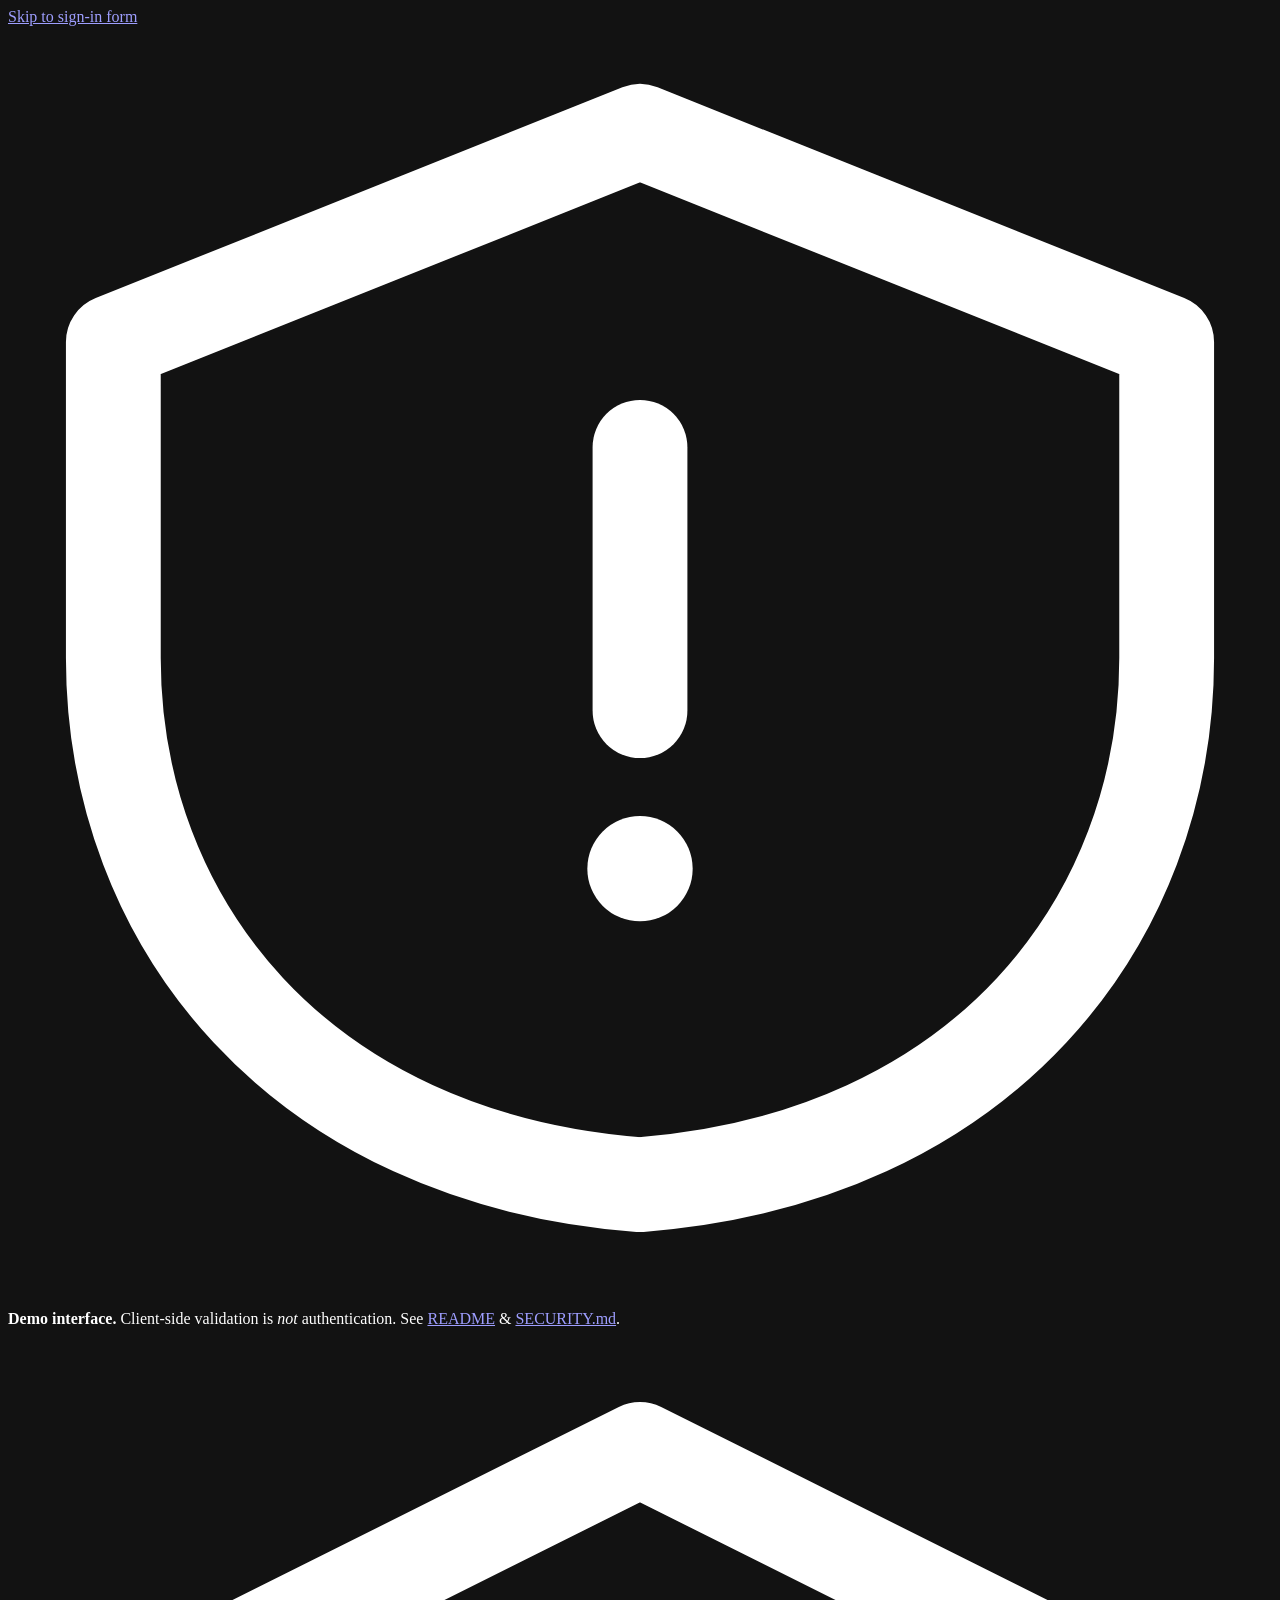
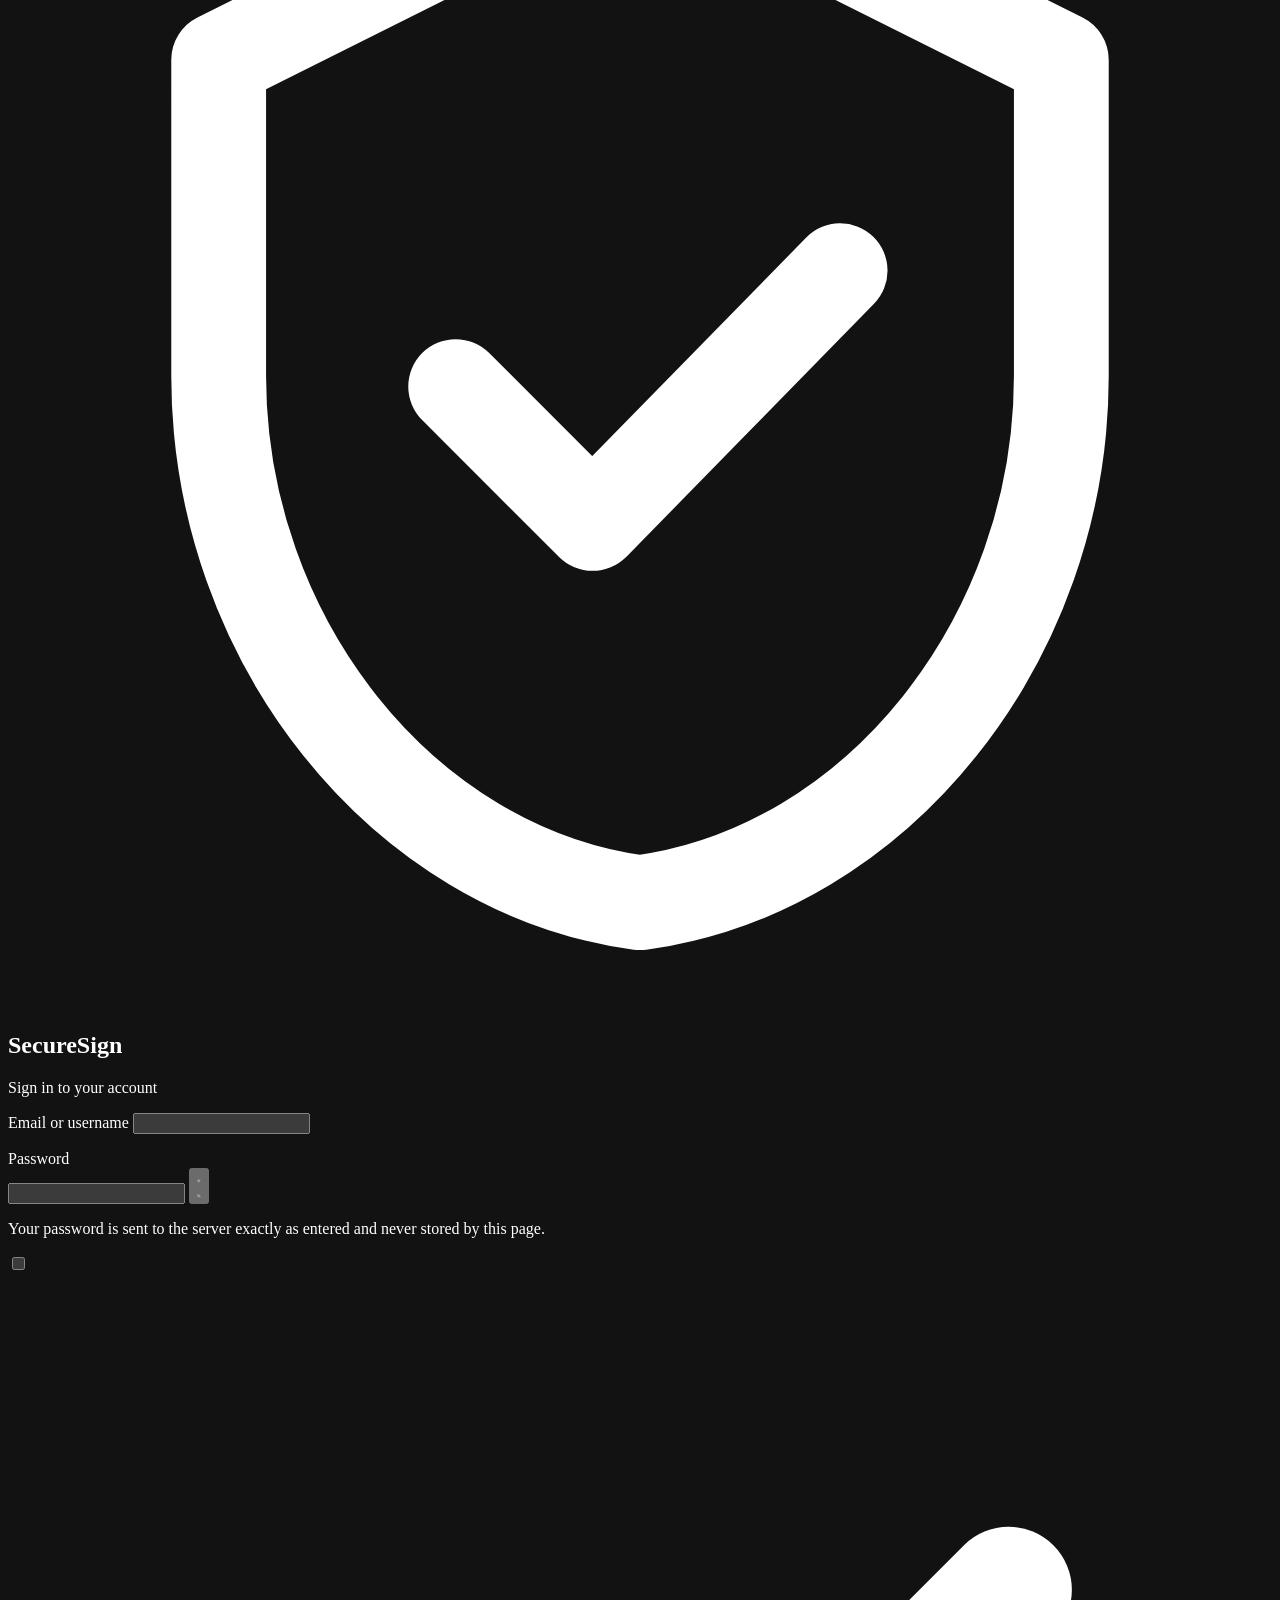
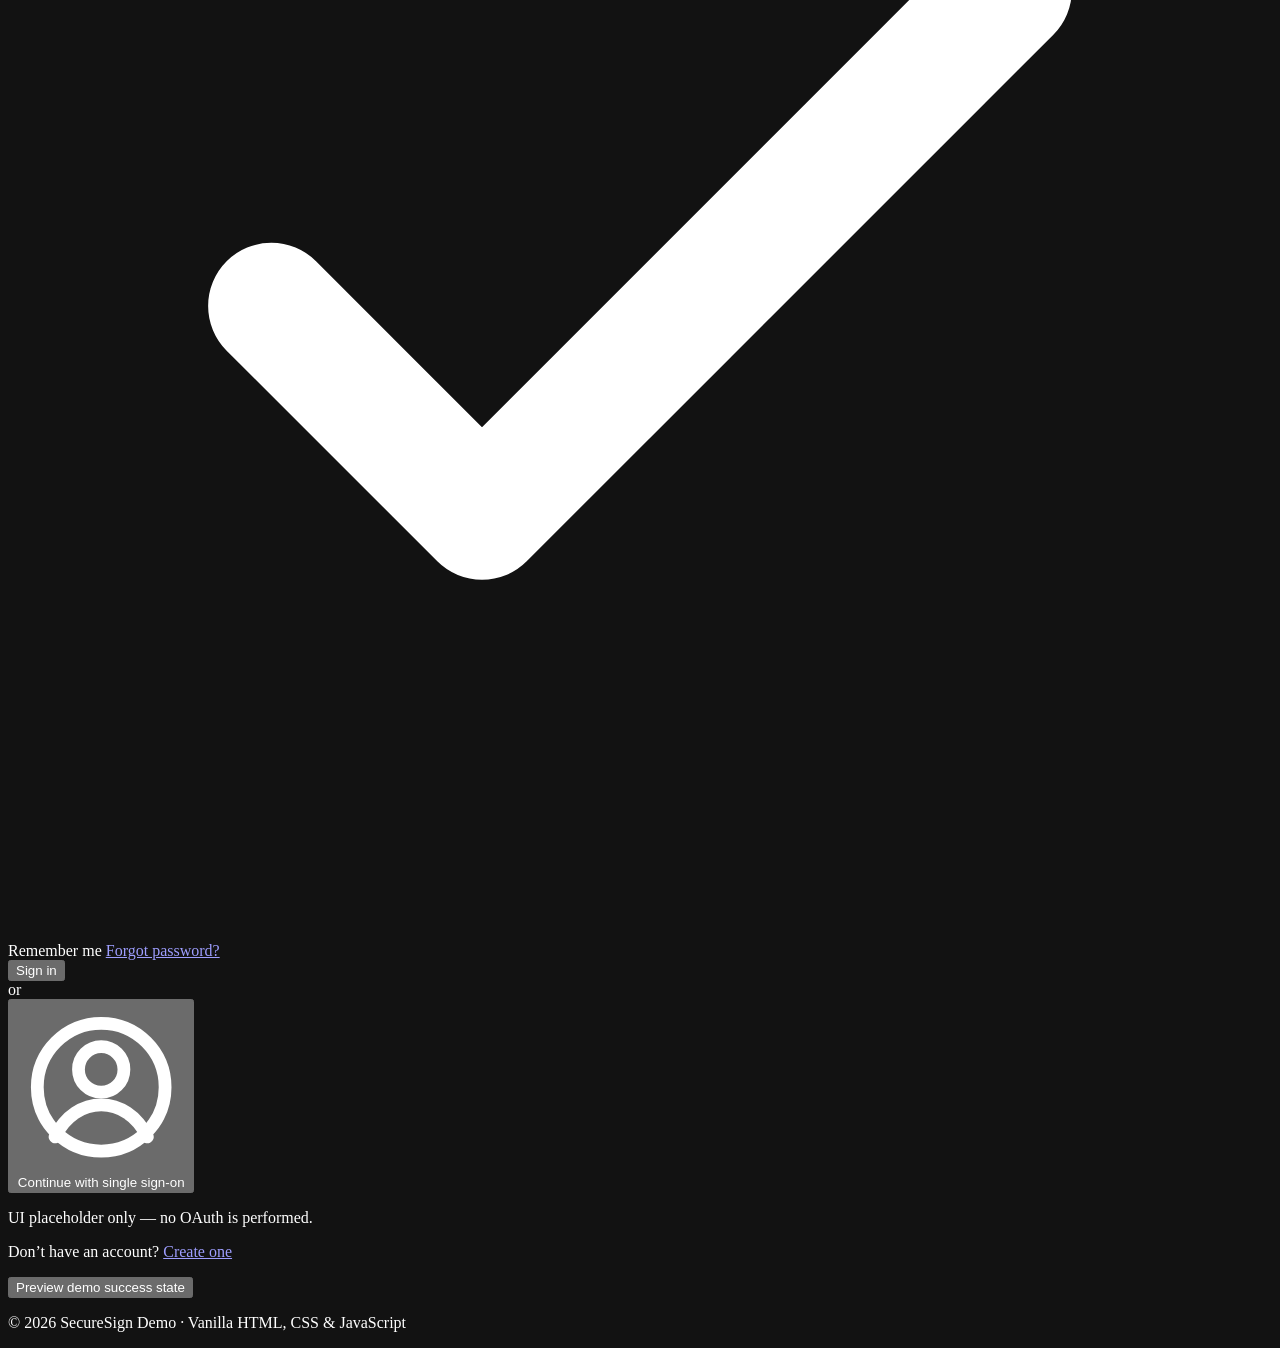
==== src/index.html @ b06bb84f "feat(auth): add SecureSign sign-in interface" ====
<!DOCTYPE html>
<html lang="en">

<head>
  <meta charset="UTF-8" />
  <meta name="viewport" content="width=device-width, initial-scale=1, viewport-fit=cover" />
  <meta name="color-scheme" content="dark" />
  <meta name="description"
    content="SecureSign — a modern, accessible, frontend-only login page demo built with vanilla HTML, CSS, and JavaScript." />
  <meta name="referrer" content="strict-origin-when-cross-origin" />
  <meta http-equiv="X-Content-Type-Options" content="nosniff" />

  <title>Sign in — SecureSign Demo</title>

  <link rel="stylesheet" href="./src/css/Styles.css" />
</head>

<body>
  <a class="skip-link" href="#login-form">
    Skip to sign-in form
  </a>

  <div class="demo-banner" role="note" aria-label="Demo notice">
    <svg class="demo-banner__icon" viewBox="0 0 24 24" aria-hidden="true" focusable="false">
      <path d="M12 2 2 6v6c0 5 3.5 9.5 10 10 6.5-.5 10-5 10-10V6L12 2Z" fill="none" stroke="currentColor"
        stroke-width="1.8" stroke-linejoin="round" />
      <path d="M12 8v5" stroke="currentColor" stroke-width="1.8" stroke-linecap="round" />
      <circle cx="12" cy="16" r="1" fill="currentColor" />
    </svg>

    <p>
      <strong>Demo interface.</strong>
      Client-side validation is <em>not</em> authentication.
      See
      <a href="../README.md">README</a>
      &amp;
      <a href="../SECURITY.md">SECURITY.md</a>.
    </p>
  </div>

  <main class="auth">
    <section class="card" aria-labelledby="login-title">

      <header class="brand">
        <span class="brand__mark" aria-hidden="true">
          <svg viewBox="0 0 24 24" focusable="false">
            <path d="M12 2 4 6v6c0 5 3.5 9.4 8 10 4.5-.6 8-5 8-10V6L12 2Z" fill="none" stroke="currentColor"
              stroke-width="1.8" stroke-linejoin="round" />
            <path d="m8.5 12.2 2.6 2.6L15.8 10" fill="none" stroke="currentColor" stroke-width="1.8"
              stroke-linecap="round" stroke-linejoin="round" />
          </svg>
        </span>

        <h1 id="login-title" class="brand__title">
          SecureSign
        </h1>

        <p class="brand__subtitle">
          Sign in to your account
        </p>
      </header>

      <form id="login-form" class="form" novalidate aria-describedby="form-status">

        <!-- Username / Email -->
        <div class="field">
          <label for="username" class="field__label">
            Email or username
          </label>

          <input id="username" name="username" type="text" class="field__input" autocomplete="username"
            spellcheck="false" autocapitalize="none" autocorrect="off" inputmode="email" required maxlength="254"
            aria-invalid="false" aria-describedby="username-error" />

          <p id="username-error" class="field__error" role="alert" aria-live="polite"></p>
        </div>

        <!-- Password -->
        <div class="field">
          <label for="password" class="field__label">
            Password
          </label>

          <div class="field__password">
            <input id="password" name="password" type="password" class="field__input" autocomplete="current-password"
              required maxlength="128" aria-invalid="false" aria-describedby="password-help password-error" />

            <button type="button" id="toggle-password" class="field__toggle" aria-label="Show password"
              aria-pressed="false" aria-controls="password">
              <svg class="icon icon--eye" viewBox="0 0 24 24" aria-hidden="true" focusable="false">
                <path d="M2 12s3.5-7 10-7 10 7 10 7-3.5 7-10 7S2 12 2 12Z" fill="none" stroke="currentColor"
                  stroke-width="1.8" stroke-linejoin="round" />
                <circle cx="12" cy="12" r="3" fill="none" stroke="currentColor" stroke-width="1.8" />
              </svg>

              <svg class="icon icon--eye-off" viewBox="0 0 24 24" aria-hidden="true" focusable="false">
                <path d="M3 3l18 18" stroke="currentColor" stroke-width="1.8" stroke-linecap="round" />
                <path
                  d="M10.6 6.2A10.7 10.7 0 0 1 12 6c6.5 0 10 7 10 7a17.6 17.6 0 0 1-3.2 4M6.6 6.6C3.7 8.5 2 12 2 12s3.5 7 10 7c1.8 0 3.4-.5 4.8-1.2"
                  fill="none" stroke="currentColor" stroke-width="1.8" stroke-linejoin="round" />
                <path d="M9.9 9.9a3 3 0 0 0 4.2 4.2" fill="none" stroke="currentColor" stroke-width="1.8" />
              </svg>
            </button>
          </div>

          <p id="password-help" class="field__help">
            Your password is sent to the server exactly as entered
            and never stored by this page.
          </p>

          <p id="password-error" class="field__error" role="alert" aria-live="polite"></p>
        </div>

        <!-- Remember / Forgot -->
        <div class="form__row">
          <label class="checkbox">
            <input type="checkbox" name="remember" id="remember" />

            <span class="checkbox__box" aria-hidden="true">
              <svg viewBox="0 0 24 24" focusable="false">
                <path d="m5 12 4 4 10-10" fill="none" stroke="currentColor" stroke-width="2.4" stroke-linecap="round"
                  stroke-linejoin="round" />
              </svg>
            </span>

            <span class="checkbox__label">
              Remember me
            </span>
          </label>

          <a href="#forgot" class="link" id="forgot-link">
            Forgot password?
          </a>
        </div>

        <!-- Submit -->
        <button type="submit" id="submit-btn" class="btn btn--primary">
          <span class="btn__label">
            Sign in
          </span>

          <span class="btn__spinner" aria-hidden="true"></span>
        </button>

        <!-- Divider -->
        <div class="divider" role="separator" aria-label="Or use another method">
          <span>or</span>
        </div>

        <!-- SSO -->
        <button type="button" id="sso-btn" class="btn btn--secondary" aria-describedby="sso-note">
          <span class="btn__icon" aria-hidden="true">
            <svg viewBox="0 0 24 24" focusable="false">
              <circle cx="12" cy="12" r="9" fill="none" stroke="currentColor" stroke-width="1.8" />
              <circle cx="12" cy="9.5" r="3.2" fill="none" stroke="currentColor" stroke-width="1.8" />
              <path d="M5.5 19c1.4-3 4-4.5 6.5-4.5s5.1 1.5 6.5 4.5" fill="none" stroke="currentColor" stroke-width="1.8"
                stroke-linecap="round" />
            </svg>
          </span>

          <span>
            Continue with single sign-on
          </span>
        </button>

        <p id="sso-note" class="field__help sso-note">
          UI placeholder only &mdash; no OAuth is performed.
        </p>

        <!-- Status -->
        <p id="form-status" class="status" role="status" aria-live="polite"></p>
      </form>

      <!-- Success panel -->
      <section id="success-panel" class="success-panel" role="status" aria-live="polite" hidden>
        <div class="success-panel__icon" aria-hidden="true">
          <svg viewBox="0 0 24 24" focusable="false">
            <path d="m5 12 4 4 10-10" fill="none" stroke="currentColor" stroke-width="2.4" stroke-linecap="round"
              stroke-linejoin="round" />
          </svg>
        </div>

        <h2 class="success-panel__title">
          Signed in (demo state)
        </h2>

        <p class="success-panel__text">
          No real session was created. In production this view
          would be reached only after the backend verified
          credentials over HTTPS.
        </p>

        <button type="button" id="reset-demo" class="btn btn--secondary">
          Reset demo
        </button>
      </section>

      <p class="footnote">
        Don&rsquo;t have an account?
        <a href="./signup.html" class="link">
          Create one
        </a>
      </p>

      <button type="button" id="demo-success" class="demo-preview"
        aria-label="Preview demo success state (UI only, not authentication)">
        Preview demo success state
      </button>
    </section>
  </main>

  <footer class="page-footer">
    <p>
      &copy; 2026 SecureSign Demo &middot;
      Vanilla HTML, CSS &amp; JavaScript
    </p>
  </footer>

  <script src="./js/app.js" defer></script>
</body>

</html>
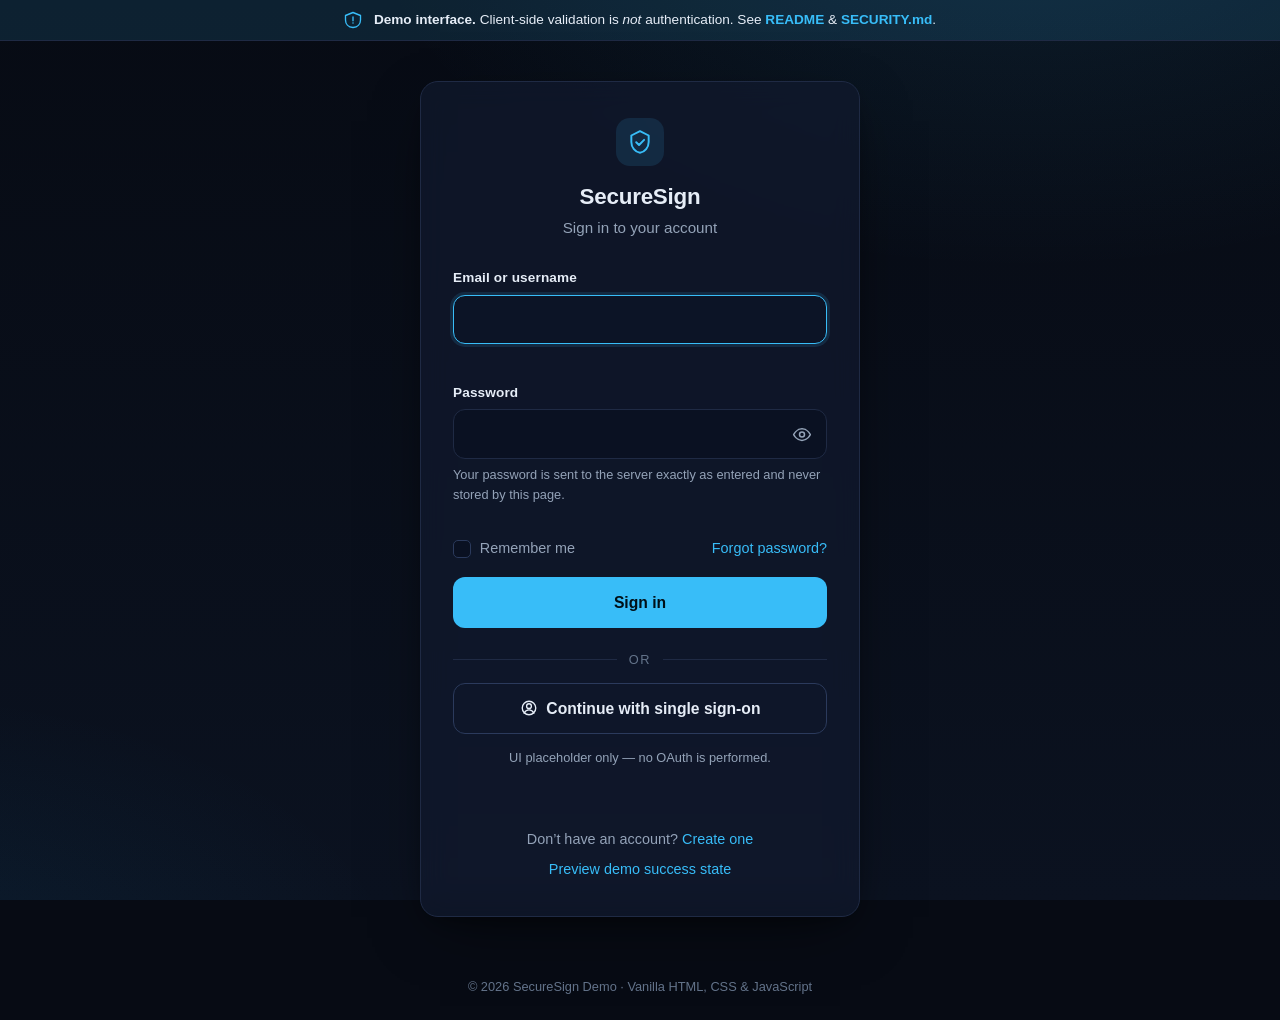
==== commit 5620a510: "feat: update app source and add hero image" ====
--- a/src/index.html
+++ b/src/index.html
@@ -12,7 +12,7 @@
 
   <title>Sign in — SecureSign Demo</title>
 
-  <link rel="stylesheet" href="./src/css/Styles.css" />
+  <link rel="stylesheet" href="./css/Styles.css" />
 </head>
 
 <body>
--- a/src/css/Styles.css
+++ b/src/css/Styles.css
@@ -0,0 +1,1061 @@
+/* ============================================================
+   SecureSign — Login Page
+   Vanilla CSS3. No frameworks, no external assets.
+   ============================================================ */
+
+
+/* ---------- Tokens ---------- */
+
+:root {
+  /* Surfaces */
+  --bg-0: #070b14;
+  --bg-1: #0b1220;
+  --bg-2: #111a2e;
+  --bg-card: rgba(17, 26, 46, 0.72);
+  --bg-input: #0a1122;
+
+  --border: #1f2a44;
+  --border-strong: #2b3a5c;
+
+  /* Text */
+  --text: #e6edf7;
+  --text-muted: #94a3b8;
+  --text-dim: #64748b;
+
+  /* Brand */
+  --accent: #38bdf8;
+  --accent-strong: #0ea5e9;
+  --accent-soft: rgba(56, 189, 248, 0.12);
+
+  /* Status */
+  --danger: #f87171;
+  --danger-soft: rgba(248, 113, 113, 0.12);
+
+  --success: #34d399;
+  --success-soft: rgba(52, 211, 153, 0.12);
+
+  --warning: #fbbf24;
+
+  /* Sizing */
+  --radius-sm: 6px;
+  --radius: 12px;
+  --radius-lg: 18px;
+
+  --shadow:
+    0 20px 60px -20px rgba(0, 0, 0, 0.65),
+    0 8px 24px -12px rgba(0, 0, 0, 0.5);
+
+  --transition: 180ms cubic-bezier(0.4, 0, 0.2, 1);
+
+  /* Typography */
+  --font-sans:
+    -apple-system,
+    BlinkMacSystemFont,
+    "Segoe UI",
+    Roboto,
+    "Helvetica Neue",
+    Arial,
+    "Noto Sans",
+    sans-serif;
+
+  --font-mono:
+    ui-monospace,
+    SFMono-Regular,
+    "SF Mono",
+    Menlo,
+    Consolas,
+    monospace;
+}
+
+
+/* ---------- Base ---------- */
+
+*,
+*::before,
+*::after {
+  box-sizing: border-box;
+}
+
+html,
+body {
+  height: 100%;
+}
+
+html {
+  scroll-behavior: smooth;
+}
+
+body {
+  margin: 0;
+  font-family: var(--font-sans);
+  color: var(--text);
+
+  background: var(--bg-0);
+
+  background-image:
+    radial-gradient(1100px 600px at 80% -10%,
+      rgba(56, 189, 248, 0.10),
+      transparent 60%),
+    radial-gradient(900px 500px at -10% 110%,
+      rgba(14, 165, 233, 0.08),
+      transparent 60%),
+    linear-gradient(180deg,
+      var(--bg-0) 0%,
+      var(--bg-1) 100%);
+
+  background-attachment: fixed;
+
+  -webkit-font-smoothing: antialiased;
+
+  line-height: 1.5;
+
+  display: flex;
+  flex-direction: column;
+
+  min-height: 100vh;
+}
+
+button,
+input {
+  font: inherit;
+}
+
+button {
+  -webkit-tap-highlight-color: transparent;
+}
+
+a {
+  color: var(--accent);
+  text-decoration: none;
+}
+
+a:hover {
+  color: var(--accent-strong);
+  text-decoration: underline;
+}
+
+a:focus-visible {
+  outline: 2px solid var(--accent);
+  outline-offset: 2px;
+  border-radius: 2px;
+}
+
+
+/* ---------- Skip link ---------- */
+
+.skip-link {
+  position: absolute;
+  left: -9999px;
+  top: 0;
+
+  background: var(--accent);
+  color: #001018;
+
+  padding: .65rem 1rem;
+
+  border-radius:
+    0 0 var(--radius-sm) var(--radius-sm);
+
+  font-weight: 600;
+
+  z-index: 1000;
+}
+
+.skip-link:focus {
+  left: 1rem;
+  top: 1rem;
+}
+
+
+/* ---------- Demo banner ---------- */
+
+.demo-banner {
+  display: flex;
+  gap: .75rem;
+
+  align-items: center;
+  justify-content: center;
+
+  background: var(--accent-soft);
+
+  color: var(--text);
+
+  border-bottom: 1px solid var(--border);
+
+  padding: .6rem 1rem;
+
+  font-size: .85rem;
+
+  text-align: center;
+}
+
+.demo-banner p {
+  margin: 0;
+}
+
+.demo-banner a {
+  color: var(--accent);
+  font-weight: 600;
+}
+
+.demo-banner__icon {
+  width: 18px;
+  height: 18px;
+
+  color: var(--accent);
+
+  flex-shrink: 0;
+}
+
+
+/* ---------- Layout ---------- */
+
+.auth {
+  flex: 1;
+
+  display: flex;
+
+  align-items: center;
+  justify-content: center;
+
+  padding: 2.5rem 1rem;
+}
+
+.card {
+  width: 100%;
+  max-width: 440px;
+
+  background: var(--bg-card);
+
+  backdrop-filter: blur(14px);
+  -webkit-backdrop-filter: blur(14px);
+
+  border: 1px solid var(--border);
+
+  border-radius: var(--radius-lg);
+
+  padding: 2.25rem 2rem;
+
+  box-shadow: var(--shadow);
+
+  animation:
+    cardIn 420ms cubic-bezier(0.16, 1, 0.3, 1) both;
+}
+
+@keyframes cardIn {
+  from {
+    opacity: 0;
+    transform: translateY(12px) scale(.985);
+  }
+
+  to {
+    opacity: 1;
+    transform: translateY(0) scale(1);
+  }
+}
+
+
+/* ---------- Brand ---------- */
+
+.brand {
+  text-align: center;
+  margin-bottom: 1.75rem;
+}
+
+.brand__mark {
+  display: inline-flex;
+
+  width: 48px;
+  height: 48px;
+
+  border-radius: 14px;
+
+  background: var(--accent-soft);
+  color: var(--accent);
+
+  align-items: center;
+  justify-content: center;
+
+  margin-bottom: .85rem;
+}
+
+.brand__mark svg {
+  width: 26px;
+  height: 26px;
+}
+
+.brand__title {
+  margin: 0;
+
+  font-size: 1.4rem;
+
+  letter-spacing: -.01em;
+
+  font-weight: 700;
+}
+
+.brand__subtitle {
+  margin: .25rem 0 0;
+
+  color: var(--text-muted);
+
+  font-size: .95rem;
+}
+
+
+/* ---------- Form ---------- */
+
+.form {
+  display: flex;
+  flex-direction: column;
+
+  gap: 1.1rem;
+}
+
+.field {
+  display: flex;
+  flex-direction: column;
+
+  gap: .4rem;
+}
+
+.field__label {
+  font-size: .85rem;
+
+  font-weight: 600;
+
+  color: var(--text);
+
+  letter-spacing: .01em;
+}
+
+.field__input {
+  width: 100%;
+
+  font: inherit;
+  font-size: .98rem;
+
+  color: var(--text);
+
+  background: var(--bg-input);
+
+  border: 1px solid var(--border);
+
+  border-radius: var(--radius);
+
+  padding: .75rem .9rem;
+
+  transition:
+    border-color var(--transition),
+    box-shadow var(--transition),
+    background var(--transition);
+
+  outline: none;
+}
+
+.field__input::placeholder {
+  color: var(--text-dim);
+}
+
+.field__input:hover {
+  border-color: var(--border-strong);
+}
+
+.field__input:focus-visible {
+  border-color: var(--accent);
+
+  box-shadow:
+    0 0 0 3px var(--accent-soft);
+
+  background: #0c1426;
+}
+
+.field__input.is-invalid {
+  border-color: var(--danger);
+
+  box-shadow:
+    0 0 0 3px var(--danger-soft);
+}
+
+.field__input.is-invalid:focus-visible {
+  border-color: var(--danger);
+
+  box-shadow:
+    0 0 0 3px var(--danger-soft);
+}
+
+.field__help {
+  margin: 0;
+
+  font-size: .8rem;
+
+  color: var(--text-muted);
+}
+
+.field__error {
+  margin: 0;
+
+  min-height: 1.1em;
+
+  font-size: .82rem;
+
+  color: var(--danger);
+
+  font-weight: 500;
+}
+
+
+/* ---------- Password field ---------- */
+
+.field__password {
+  position: relative;
+}
+
+.field__password .field__input {
+  padding-right: 2.75rem;
+}
+
+.field__toggle {
+  position: absolute;
+
+  top: 50%;
+  right: .55rem;
+
+  transform: translateY(-50%);
+
+  background: transparent;
+
+  border: 0;
+
+  padding: .4rem;
+
+  color: var(--text-muted);
+
+  border-radius: 8px;
+
+  cursor: pointer;
+
+  display: inline-flex;
+
+  align-items: center;
+  justify-content: center;
+
+  transition:
+    color var(--transition),
+    background var(--transition);
+}
+
+.field__toggle:hover {
+  color: var(--text);
+
+  background: rgba(255, 255, 255, .04);
+}
+
+.field__toggle:focus-visible {
+  outline: 2px solid var(--accent);
+  outline-offset: 1px;
+}
+
+.field__toggle .icon {
+  width: 20px;
+  height: 20px;
+}
+
+.field__toggle .icon--eye-off {
+  display: none;
+}
+
+.field__toggle[aria-pressed="true"] .icon--eye {
+  display: none;
+}
+
+.field__toggle[aria-pressed="true"] .icon--eye-off {
+  display: block;
+}
+
+
+/* ---------- Form row ---------- */
+
+.form__row {
+  display: flex;
+
+  align-items: center;
+  justify-content: space-between;
+
+  gap: 1rem;
+
+  flex-wrap: wrap;
+
+  margin-top: -.25rem;
+}
+
+.link {
+  font-size: .9rem;
+  font-weight: 500;
+}
+
+
+/* ---------- Checkbox ---------- */
+
+.checkbox {
+  display: inline-flex;
+
+  align-items: center;
+
+  gap: .55rem;
+
+  cursor: pointer;
+
+  font-size: .9rem;
+
+  color: var(--text-muted);
+
+  user-select: none;
+}
+
+.checkbox input {
+  position: absolute;
+
+  opacity: 0;
+
+  pointer-events: none;
+}
+
+.checkbox__box {
+  width: 18px;
+  height: 18px;
+
+  border-radius: 5px;
+
+  border: 1.5px solid var(--border-strong);
+
+  background: var(--bg-input);
+
+  display: inline-flex;
+
+  align-items: center;
+  justify-content: center;
+
+  color: #001018;
+
+  transition:
+    background var(--transition),
+    border-color var(--transition);
+}
+
+.checkbox__box svg {
+  width: 14px;
+  height: 14px;
+
+  opacity: 0;
+
+  transition:
+    opacity var(--transition);
+}
+
+.checkbox input:checked+.checkbox__box {
+  background: var(--accent);
+  border-color: var(--accent);
+}
+
+.checkbox input:checked+.checkbox__box svg {
+  opacity: 1;
+}
+
+.checkbox input:focus-visible+.checkbox__box {
+  outline: 2px solid var(--accent);
+  outline-offset: 2px;
+}
+
+
+/* ---------- Buttons ---------- */
+
+.btn {
+  position: relative;
+
+  display: inline-flex;
+
+  align-items: center;
+  justify-content: center;
+
+  gap: .55rem;
+
+  width: 100%;
+
+  font: inherit;
+
+  font-size: .98rem;
+
+  font-weight: 600;
+
+  padding: .8rem 1rem;
+
+  border-radius: var(--radius);
+
+  border: 1px solid transparent;
+
+  cursor: pointer;
+
+  transition:
+    background var(--transition),
+    border-color var(--transition),
+    transform var(--transition),
+    color var(--transition),
+    opacity var(--transition);
+}
+
+.btn:disabled {
+  opacity: .65;
+
+  cursor: not-allowed;
+}
+
+.btn:focus-visible {
+  outline: 2px solid var(--accent);
+  outline-offset: 2px;
+}
+
+.btn--primary {
+  background: var(--accent);
+  color: #001018;
+}
+
+.btn--primary:hover:not(:disabled) {
+  background: var(--accent-strong);
+}
+
+.btn--primary:active:not(:disabled) {
+  transform: translateY(1px);
+}
+
+.btn--secondary {
+  background: transparent;
+
+  color: var(--text);
+
+  border-color: var(--border-strong);
+}
+
+.btn--secondary:hover:not(:disabled) {
+  background: rgba(255, 255, 255, .04);
+
+  border-color: var(--accent);
+}
+
+.btn--secondary:active:not(:disabled) {
+  transform: translateY(1px);
+}
+
+.btn__icon {
+  display: inline-flex;
+}
+
+.btn__icon svg {
+  width: 18px;
+  height: 18px;
+}
+
+.btn__spinner {
+  display: none;
+
+  width: 16px;
+  height: 16px;
+
+  border-radius: 50%;
+
+  border: 2px solid rgba(0, 16, 24, .35);
+
+  border-top-color: #001018;
+
+  animation:
+    spin 700ms linear infinite;
+}
+
+.btn.is-loading .btn__label {
+  opacity: 0;
+}
+
+.btn.is-loading .btn__spinner {
+  display: inline-block;
+
+  position: absolute;
+}
+
+@keyframes spin {
+  to {
+    transform: rotate(360deg);
+  }
+}
+
+
+/* ---------- Divider ---------- */
+
+.divider {
+  display: flex;
+
+  align-items: center;
+
+  gap: .75rem;
+
+  color: var(--text-dim);
+
+  font-size: .8rem;
+
+  text-transform: uppercase;
+
+  letter-spacing: .12em;
+
+  margin: .25rem 0 -.25rem;
+}
+
+.divider::before,
+.divider::after {
+  content: "";
+
+  flex: 1;
+
+  height: 1px;
+
+  background: var(--border);
+}
+
+
+/* ---------- SSO note ---------- */
+
+.sso-note {
+  text-align: center;
+  margin-top: -.25rem;
+}
+
+
+/* ---------- Status ---------- */
+
+.status {
+  margin: .25rem 0 0;
+
+  min-height: 1.2em;
+
+  font-size: .88rem;
+
+  text-align: center;
+
+  font-weight: 500;
+
+  color: var(--text-muted);
+}
+
+.status[data-state="error"] {
+  color: var(--danger);
+}
+
+.status[data-state="success"] {
+  color: var(--success);
+}
+
+.status[data-state="info"] {
+  color: var(--accent);
+}
+
+.status[data-state="loading"] {
+  color: var(--accent);
+}
+
+
+/* ---------- Success panel ---------- */
+
+.success-panel {
+  text-align: center;
+
+  padding: 1.25rem 0 .25rem;
+
+  animation:
+    cardIn 320ms cubic-bezier(0.16, 1, 0.3, 1) both;
+}
+
+.success-panel[hidden] {
+  display: none;
+}
+
+.success-panel__icon {
+  width: 56px;
+  height: 56px;
+
+  border-radius: 50%;
+
+  background: var(--success-soft);
+
+  color: var(--success);
+
+  display: inline-flex;
+
+  align-items: center;
+  justify-content: center;
+
+  margin-bottom: .75rem;
+
+  animation:
+    pop 360ms cubic-bezier(0.34, 1.56, 0.64, 1) both;
+}
+
+.success-panel__icon svg {
+  width: 28px;
+  height: 28px;
+}
+
+.success-panel__title {
+  margin: 0 0 .35rem;
+
+  font-size: 1.15rem;
+}
+
+.success-panel__text {
+  margin: 0 0 1rem;
+
+  color: var(--text-muted);
+
+  font-size: .92rem;
+}
+
+@keyframes pop {
+  0% {
+    transform: scale(.4);
+    opacity: 0;
+  }
+
+  100% {
+    transform: scale(1);
+    opacity: 1;
+  }
+}
+
+
+/* ---------- Footnote ---------- */
+
+.footnote {
+  margin: 1.5rem 0 0;
+
+  text-align: center;
+
+  color: var(--text-muted);
+
+  font-size: .9rem;
+}
+
+
+/* ---------- Demo preview ---------- */
+
+.demo-preview {
+  display: block;
+
+  margin: .5rem auto 0;
+
+  padding: 0;
+
+  border: 0;
+
+  background: transparent;
+
+  color: var(--accent);
+
+  font: inherit;
+
+  font-size: .9rem;
+
+  cursor: pointer;
+
+  transition:
+    color var(--transition);
+}
+
+.demo-preview:hover {
+  color: var(--accent-strong);
+
+  text-decoration: underline;
+}
+
+.demo-preview:focus-visible {
+  outline: 2px solid var(--accent);
+
+  outline-offset: 3px;
+
+  border-radius: 3px;
+}
+
+
+/* ---------- Footer ---------- */
+
+.page-footer {
+  padding: 1.25rem 1rem 1.5rem;
+
+  text-align: center;
+
+  color: var(--text-dim);
+
+  font-size: .8rem;
+}
+
+.page-footer p {
+  margin: 0;
+}
+
+
+/* ---------- Responsive ---------- */
+
+@media (max-width: 480px) {
+  .auth {
+    padding: 1.25rem .9rem;
+  }
+
+  .card {
+    padding: 1.75rem 1.25rem;
+
+    border-radius: 14px;
+  }
+
+  .brand__title {
+    font-size: 1.25rem;
+  }
+
+  .demo-banner {
+    font-size: .8rem;
+
+    padding: .55rem .75rem;
+  }
+
+  .demo-banner p {
+    text-align: left;
+  }
+}
+
+
+/* ---------- Accessibility ---------- */
+
+@media (prefers-reduced-motion: reduce) {
+
+  *,
+  *::before,
+  *::after {
+    animation-duration: .001ms !important;
+
+    animation-iteration-count: 1 !important;
+
+    transition-duration: .001ms !important;
+
+    scroll-behavior: auto !important;
+  }
+}
+
+
+/* ---------- High contrast ---------- */
+
+@media (prefers-contrast: more) {
+  :root {
+    --border: #4a5878;
+    --border-strong: #6b7c9f;
+    --text-muted: #cbd5e1;
+  }
+}
+
+/* ---------- Sign Up Password Strength ---------- */
+
+.password-strength {
+  display: flex;
+  flex-direction: column;
+  gap: .35rem;
+}
+
+.password-strength__bar {
+  width: 100%;
+  height: 4px;
+
+  overflow: hidden;
+
+  border-radius: 999px;
+
+  background: var(--border);
+}
+
+.password-strength__fill {
+  display: block;
+
+  width: 0;
+  height: 100%;
+
+  border-radius: inherit;
+
+  background: var(--danger);
+
+  transition:
+    width var(--transition),
+    background var(--transition);
+}
+
+.password-strength__fill[data-level="1"] {
+  width: 25%;
+  background: var(--danger);
+}
+
+.password-strength__fill[data-level="2"] {
+  width: 50%;
+  background: var(--warning);
+}
+
+.password-strength__fill[data-level="3"] {
+  width: 75%;
+  background: var(--accent);
+}
+
+.password-strength__fill[data-level="4"] {
+  width: 100%;
+  background: var(--success);
+}
+
+.password-strength__label {
+  font-size: .78rem;
+  color: var(--text-muted);
+}
+
+
+/* ---------- Terms ---------- */
+
+.checkbox--terms {
+  align-items: flex-start;
+  line-height: 1.45;
+}
+
+.checkbox--terms .checkbox__box {
+  flex-shrink: 0;
+  margin-top: .1rem;
+}
+
+.checkbox--terms .checkbox__label {
+  font-size: .82rem;
+}
+
+.checkbox--terms .link {
+  font-size: inherit;
+}
+
+.checkbox-error {
+  margin-top: -.75rem;
+}
+
+
+/* ---------- Hidden state ---------- */
+
+[hidden] {
+  display: none !important;
+}
+
+
+/* ---------- Sign Up Mobile ---------- */
+
+@media (max-width: 480px) {
+  .checkbox--terms .checkbox__label {
+    font-size: .78rem;
+  }
+
+  .password-strength__label {
+    font-size: .75rem;
+  }
+}
